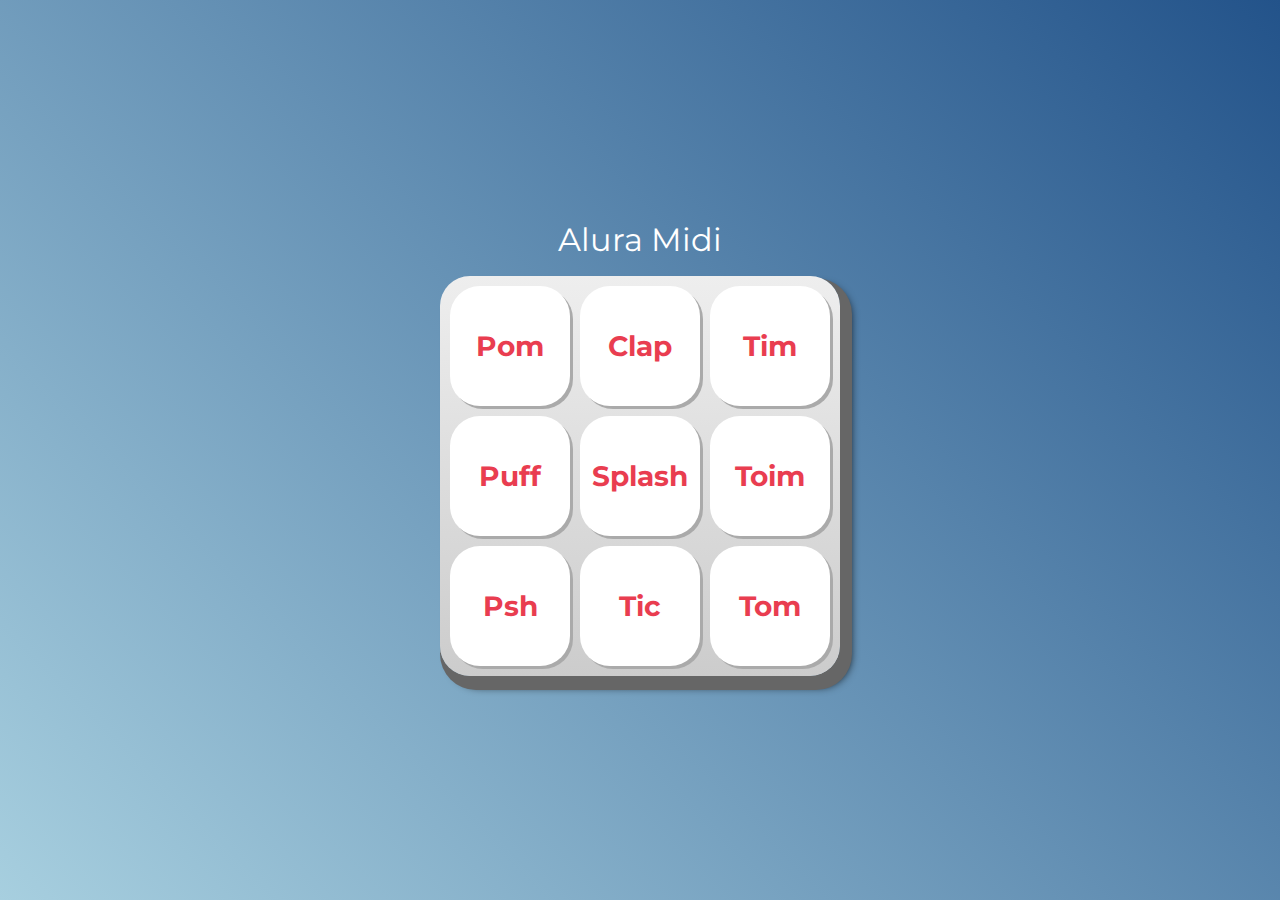
==== 01_Conhecendo o JavaScript/aluramidi-curso-arquivos-iniciais/index.html @ 29bfd5d2 "Iniciando o Curso - Aula 01" ====
<!DOCTYPE html>
<html lang="pt-BR">
<head>
    <meta charset="UTF-8">
    <meta http-equiv="X-UA-Compatible" content="IE=edge">
    <meta name="viewport" content="width=device-width, initial-scale=1.0">

    <title>Alura MIDI</title>

    <link rel="preconnect" href="https://fonts.googleapis.com">
    <link rel="preconnect" href="https://fonts.gstatic.com" crossorigin>
    <link href="https://fonts.googleapis.com/css2?family=Montserrat:wght@500;600&display=swap" rel="stylesheet">

    <link rel="icon" type="image/png" href="images/bateria.png">
    <link rel="stylesheet" href="css/reset.css">
    <link rel="stylesheet" href="css/estilos.css">

</head>
<body>

    <h1>Alura Midi</h1>

    <section class="teclado">
        <button class="tecla tecla_pom">Pom</button>
        <button class="tecla tecla_clap">Clap</button>
        <button class="tecla tecla_tim">Tim</button>

        <button class="tecla tecla_puff">Puff</button>
        <button class="tecla tecla_splash">Splash</button>
        <button class="tecla tecla_toim">Toim</button>

        <button class="tecla tecla_psh">Psh</button>
        <button class="tecla tecla_tic">Tic</button>
        <button class="tecla tecla_tom">Tom</button>
    </section>

    <audio src="sounds/keyq.wav" id="som_tecla_pom"></audio>
    <audio src="sounds/keyw.wav" id="som_tecla_clap"></audio>
    <audio src="sounds/keye.wav" id="som_tecla_tim"></audio>
    <audio src="sounds/keya.wav" id="som_tecla_puff"></audio>
    <audio src="sounds/keys.wav" id="som_tecla_splash"></audio>
    <audio src="sounds/keyd.wav" id="som_tecla_toim"></audio>
    <audio src="sounds/keyz.wav" id="som_tecla_psh"></audio>
    <audio src="sounds/keyx.wav" id="som_tecla_tic"></audio>
    <audio src="sounds/keyc.wav" id="som_tecla_tom"></audio>

</body>
</html>
---- 01_Conhecendo o JavaScript/aluramidi-curso-arquivos-iniciais/css/estilos.css ----
:root {
  --cinza: #aaa;
  --vermelha: #e93d50;
  --vermelha-escura: #af303f;
  --branca: #fff;
  --luz: rgb(229, 255, 0);
}

body {
  align-items: center;
  background: linear-gradient(45deg, #a7cfdf 0%,#23538a 100%);
  display: flex;
  justify-content: center;
  flex-direction: column;
  font-family: 'Montserrat', sans-serif;
  min-height: 100vh;
}

h1 {
  color: var(--branca);
  margin-bottom: 20px;
  font-size: 2rem;
}

.teclado {
  background: linear-gradient(to bottom, #eeeeee 0%,#cccccc 100%);
  box-shadow: 6px 8px 0 6px #666, 10px 10px 10px #000;
  border-radius: 30px;
  display: grid;
  gap: 10px;
  grid-template-columns: repeat(3, 1fr);
  padding: 10px;
}

.tecla {
  background-color: var(--branca);
  border-radius: 30px;
  box-shadow: 3px 3px 0 var(--cinza);
  color: var(--vermelha);
  cursor: pointer;
  height: 120px;
  font-size: 1.75em;
  font-weight: bold;
  line-height: 120px;
  text-align: center;
  width: 120px;
}

.tecla.ativa,
.tecla:active {
  background-color: var(--vermelha);
  border: 4px solid  var(--vermelha);
  box-shadow: 3px 3px 0 var(--vermelha-escura) inset;
  color: var(--branca);
  outline: none;
}

.tecla.focus,
.tecla:focus {
  outline: none;
  box-shadow: 1px 1px 10px var(--luz);
}

.tecla.active:focus,
.tecla:active:focus {
  box-shadow: 3px 3px 0 var(--vermelha-escura) inset, 1px 1px 10px var(--luz);
}
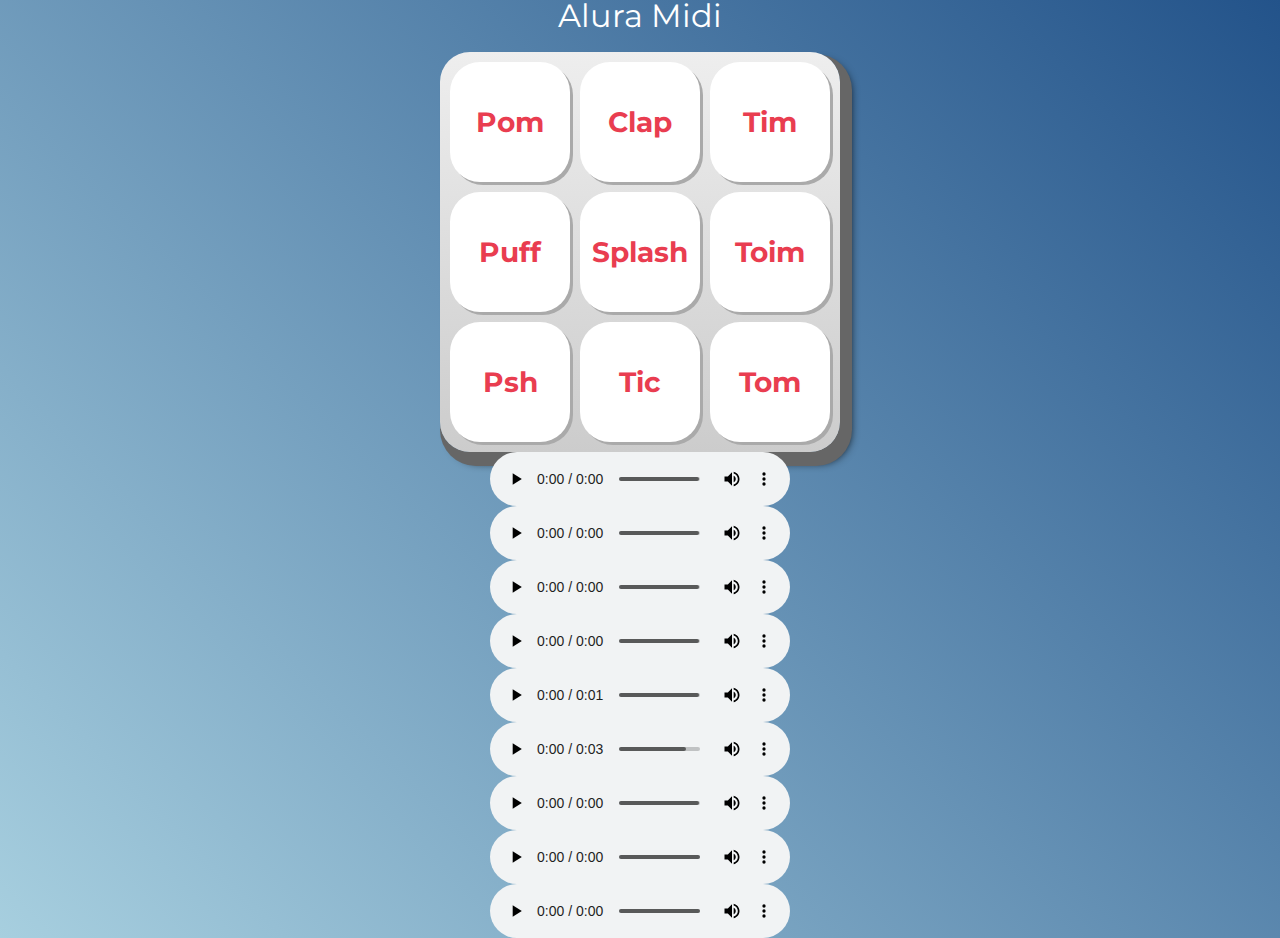
==== commit ed41fe72: "Aula 01 - Faça como eu fiz: Brinque com seletores no JS" ====
--- a/01_Conhecendo o JavaScript/aluramidi-curso-arquivos-iniciais/index.html
+++ b/01_Conhecendo o JavaScript/aluramidi-curso-arquivos-iniciais/index.html
@@ -15,13 +15,15 @@
     <link rel="stylesheet" href="css/reset.css">
     <link rel="stylesheet" href="css/estilos.css">
 
+    <script src="main.js"></script>
+
 </head>
 <body>
 
     <h1>Alura Midi</h1>
 
     <section class="teclado">
-        <button class="tecla tecla_pom">Pom</button>
+        <button onclick="alert('O botão pom foi clicado!')" class="tecla tecla_pom">Pom</button>
         <button class="tecla tecla_clap">Clap</button>
         <button class="tecla tecla_tim">Tim</button>
 
@@ -34,15 +36,15 @@
         <button class="tecla tecla_tom">Tom</button>
     </section>
 
-    <audio src="sounds/keyq.wav" id="som_tecla_pom"></audio>
-    <audio src="sounds/keyw.wav" id="som_tecla_clap"></audio>
-    <audio src="sounds/keye.wav" id="som_tecla_tim"></audio>
-    <audio src="sounds/keya.wav" id="som_tecla_puff"></audio>
-    <audio src="sounds/keys.wav" id="som_tecla_splash"></audio>
-    <audio src="sounds/keyd.wav" id="som_tecla_toim"></audio>
-    <audio src="sounds/keyz.wav" id="som_tecla_psh"></audio>
-    <audio src="sounds/keyx.wav" id="som_tecla_tic"></audio>
-    <audio src="sounds/keyc.wav" id="som_tecla_tom"></audio>
+    <audio controls src="sounds/keyq.wav" id="som_tecla_pom"></audio>
+    <audio controls src="sounds/keyw.wav" id="som_tecla_clap"></audio>
+    <audio controls src="sounds/keye.wav" id="som_tecla_tim"></audio>
+    <audio controls src="sounds/keya.wav" id="som_tecla_puff"></audio>
+    <audio controls src="sounds/keys.wav" id="som_tecla_splash"></audio>
+    <audio controls src="sounds/keyd.wav" id="som_tecla_toim"></audio>
+    <audio controls src="sounds/keyz.wav" id="som_tecla_psh"></audio>
+    <audio controls src="sounds/keyx.wav" id="som_tecla_tic"></audio>
+    <audio controls src="sounds/keyc.wav" id="som_tecla_tom"></audio>
 
 </body>
 </html>
